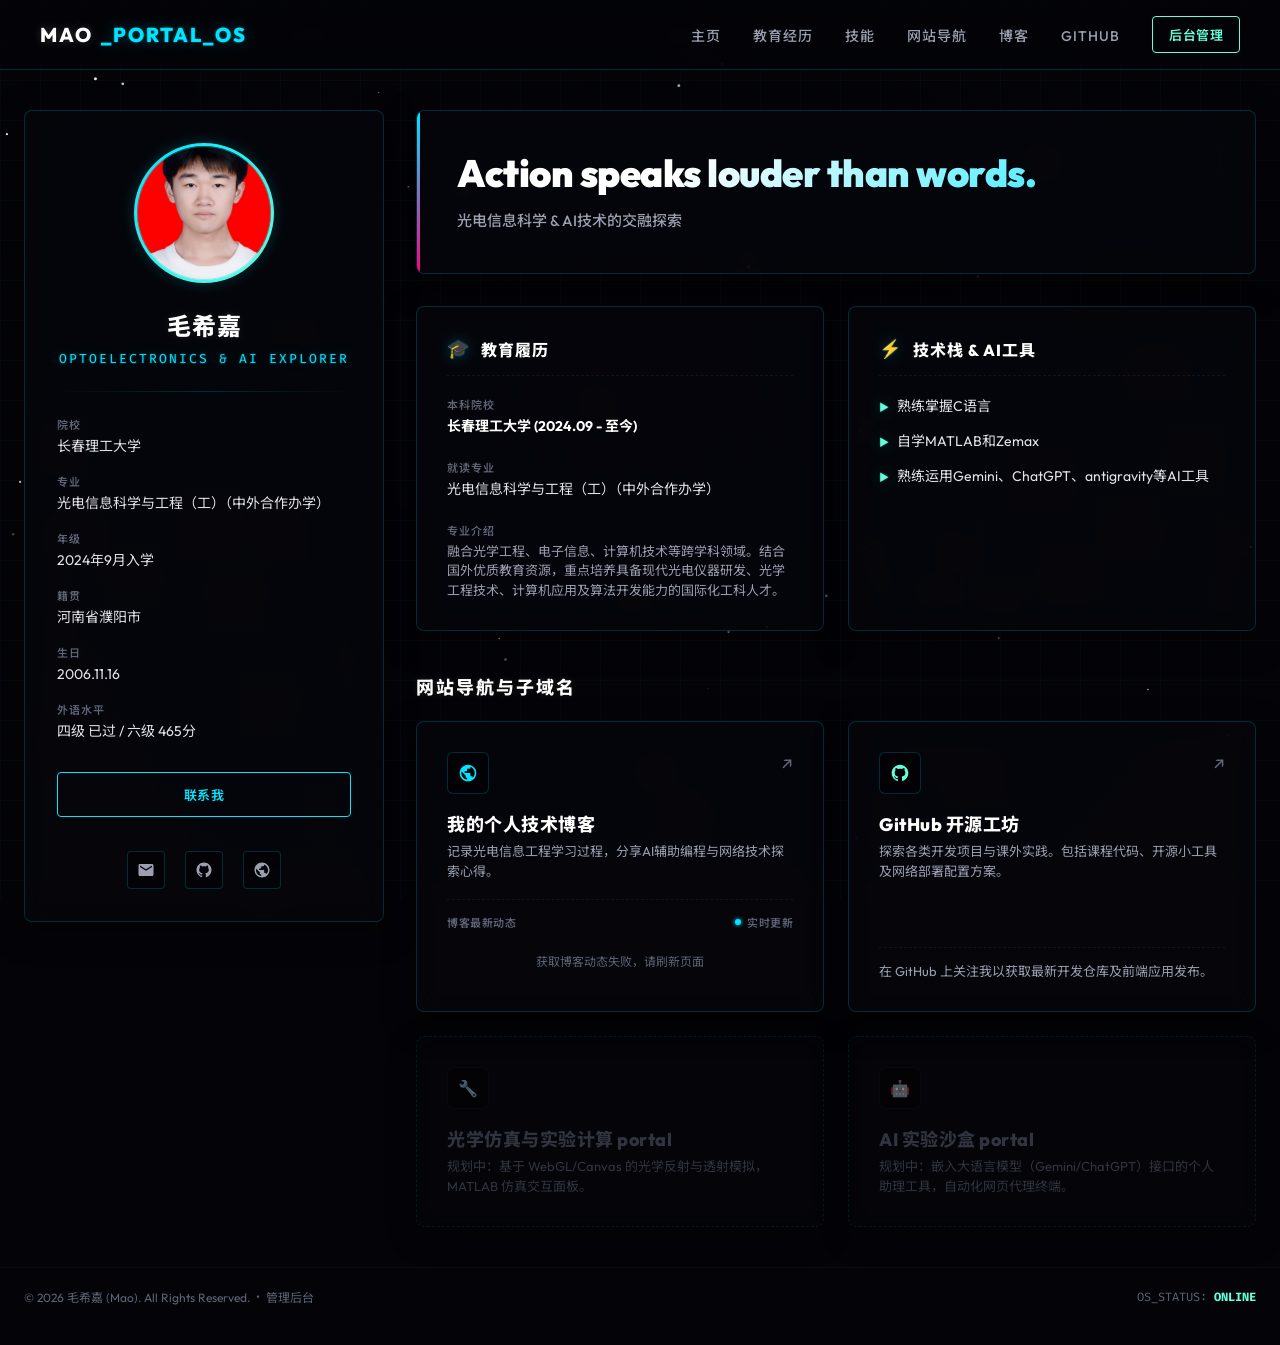
==== index.html @ 1d9e9542 "Initialize resume and navigation portal site" ====
<!DOCTYPE html>
<html lang="zh-CN">
<head>
    <meta charset="UTF-8">
    <meta name="viewport" content="width=device-width, initial-scale=1.0">
    <title>毛希嘉 - 个人简历 & 导航空间</title>
    <meta name="description" content="毛希嘉的个人简历与子域名导航页。长春理工大学光电信息科学与工程专业，熟练掌握C语言，自学MATLAB与Zemax，致力于光电与人工智能的跨界应用。">
    <!-- Google Fonts Outfit & Noto Sans SC -->
    <link rel="preconnect" href="https://fonts.googleapis.com">
    <link rel="preconnect" href="https://fonts.gstatic.com" crossorigin>
    <link href="https://fonts.googleapis.com/css2?family=Outfit:wght@300;400;600;800;900&family=Noto+Sans+SC:wght@300;400;700;900&family=Fira+Code:wght@400;500&display=swap" rel="stylesheet">
    <!-- Main Style Sheet -->
    <link rel="stylesheet" href="css/style.css">
</head>
<body>

    <!-- Background Components -->
    <div class="bg-image-layer" id="bg-image"></div>
    <div class="bg-overlay-layer"></div>
    <div class="bg-grid-layer"></div>
    <canvas id="star-canvas"></canvas>

    <!-- Top Navigation Header -->
    <header class="navbar">
        <div class="nav-brand">
            MAO<span>_PORTAL_OS</span>
        </div>
        <button class="menu-toggle" id="menu-toggle" aria-label="Toggle navigation menu">
            <span></span>
            <span></span>
            <span></span>
        </button>
        <nav class="nav-menu" id="nav-menu">
            <li class="nav-item"><a href="#" class="active">主页</a></li>
            <li class="nav-item"><a href="#education-section">教育经历</a></li>
            <li class="nav-item"><a href="#skills-section">技能</a></li>
            <li class="nav-item"><a href="#portal-section">网站导航</a></li>
            <li class="nav-item"><a id="nav-blog-link" href="https://blog.maoxijia.top" target="_blank">博客</a></li>
            <li class="nav-item"><a id="nav-github-link" href="https://github.com/mm2672653902-star" target="_blank">GitHub</a></li>
            <a href="admin/index.html" class="nav-btn-admin">后台管理</a>
        </nav>
    </header>

    <!-- Main Workspace -->
    <main class="main-wrapper">
        
        <!-- Left Sidebar: Profile Card -->
        <aside class="sidebar-card">
            <div class="avatar-container">
                <img src="img/avatar.jpg" alt="毛希嘉" class="avatar-img" id="avatar-img-node">
                <div class="avatar-glitch-overlay"></div>
            </div>
            
            <h1 class="profile-name" id="name-display">毛希嘉</h1>
            <p class="profile-title" id="title-display">Optoelectronics & AI Explorer</p>
            
            <div class="profile-divider"></div>
            
            <div class="info-details">
                <div class="info-item">
                    <span class="info-label">院校</span>
                    <span class="info-val" id="university-display">长春理工大学</span>
                </div>
                <div class="info-item">
                    <span class="info-label">专业</span>
                    <span class="info-val" id="major-display">光电信息科学与工程（工）</span>
                </div>
                <div class="info-item">
                    <span class="info-label">年级</span>
                    <span class="info-val" id="enrollment-display">2024级</span>
                </div>
                <div class="info-item">
                    <span class="info-label">籍贯</span>
                    <span class="info-val" id="origin-display">河南省濮阳市</span>
                </div>
                <div class="info-item">
                    <span class="info-label">生日</span>
                    <span class="info-val" id="birthday-display">2006.11.16</span>
                </div>
                <div class="info-item">
                    <span class="info-label">外语水平</span>
                    <span class="info-val" id="english-display">四级已过 / 六级 465</span>
                </div>
            </div>
            
            <a href="mailto:mm2672653902@gmail.com" class="nav-btn-admin" style="width: 100%; text-align: center; border-color: var(--neon-cyan); color: var(--neon-cyan); margin-bottom: 24px; padding: 12px;" id="contact-btn-display">
                联系我
            </a>
            
            <div class="sidebar-socials">
                <a href="mailto:mm2672653902@gmail.com" class="social-icon" id="social-email" title="发送邮件">
                    <svg viewBox="0 0 24 24"><path d="M20 4H4c-1.1 0-1.99.9-1.99 2L2 18c0 1.1.9 2 2 2h16c1.1 0 2-.9 2-2V6c0-1.1-.9-2-2-2zm0 4l-8 5-8-5V6l8 5 8-5v2z"/></svg>
                </a>
                <a href="https://github.com/mm2672653902-star" class="social-icon" id="social-github" target="_blank" title="GitHub">
                    <svg viewBox="0 0 24 24"><path d="M12 2C6.477 2 2 6.484 2 12.017c0 4.425 2.865 8.18 6.839 9.504.5.092.682-.217.682-.483 0-.237-.008-.868-.013-1.703-2.782.605-3.369-1.343-3.369-1.343-.454-1.158-1.11-1.466-1.11-1.466-.908-.62.069-.608.069-.608 1.003.07 1.53 1.032 1.53 1.032.892 1.53 2.341 1.088 2.91.832.092-.647.35-1.088.636-1.338-2.22-.253-4.555-1.113-4.555-4.951 0-1.093.39-1.988 1.029-2.688-.103-.253-.446-1.272.098-2.65 0 0 .84-.27 2.75 1.026A9.564 9.564 0 0112 6.844c.85.004 1.705.115 2.504.337 1.909-1.296 2.747-1.027 2.747-1.027.546 1.379.202 2.398.1 2.651.64.7 1.028 1.595 1.028 2.688 0 3.848-2.339 4.695-4.566 4.943.359.309.678.92.678 1.855 0 1.338-.012 2.419-.012 2.747 0 .268.18.58.688.482C19.138 20.197 22 16.44 22 12.017 22 6.484 17.522 2 12 2z"/></svg>
                </a>
                <a href="https://blog.maoxijia.top" class="social-icon" id="social-blog" target="_blank" title="技术博客">
                    <svg viewBox="0 0 24 24"><path d="M12 2C6.48 2 2 6.48 2 12s4.48 10 10 10 10-4.48 10-10S17.52 2 12 2zm-1 17.93c-3.95-.49-7-3.85-7-7.93 0-.62.08-1.21.21-1.79L9 15v1c0 1.1.9 2 2 2v1.93zm6.9-2.54c-.26-.81-1-1.39-1.9-1.39h-1v-3c0-.55-.45-1-1-1H8v-2h2c.55 0 1-.45 1-1V7h2c1.1 0 2-.9 2-2v-.41c2.93 1.19 5 4.06 5 7.41 0 2.08-.8 3.97-2.1 5.39z"/></svg>
                </a>
            </div>
        </aside>

        <!-- Right Content Area -->
        <div class="content-column">
            
            <!-- Hero Slogan -->
            <section class="hero-section">
                <div class="hero-slogan" id="hero-slogan-display">Action speaks louder than words.</div>
                <div class="hero-subslogan" id="hero-subslogan-display">光电信息科学 & AI技术的交融探索</div>
            </section>
            
            <!-- Tech Details Panels -->
            <div class="grid-two-columns" id="education-section">
                <!-- Education Background Panel -->
                <div class="tech-panel">
                    <div class="panel-header">
                        <span class="panel-icon">🎓</span>
                        <h2 class="panel-title">教育履历</h2>
                    </div>
                    <div class="skills-list">
                        <div class="info-item">
                            <span class="info-label">本科院校</span>
                            <span class="info-val" style="font-weight: 700; color: var(--text-white);">长春理工大学 (2024.09 - 至今)</span>
                        </div>
                        <div class="info-item" style="margin-top: 8px;">
                            <span class="info-label">就读专业</span>
                            <span class="info-val">光电信息科学与工程（工）（中外合作办学）</span>
                        </div>
                        <div class="info-item" style="margin-top: 8px;">
                            <span class="info-label">专业介绍</span>
                            <span class="info-val" style="font-size: 13px; color: var(--text-gray);">
                                融合光学工程、电子信息、计算机技术等跨学科领域。结合国外优质教育资源，重点培养具备现代光电仪器研发、光学工程技术、计算机应用及算法开发能力的国际化工科人才。
                            </span>
                        </div>
                    </div>
                </div>
                
                <!-- Skills Panel -->
                <div class="tech-panel" id="skills-section">
                    <div class="panel-header">
                        <span class="panel-icon">⚡</span>
                        <h2 class="panel-title">技术栈 & AI工具</h2>
                    </div>
                    <div class="skills-list" id="skills-list-container">
                        <!-- Will be dynamically populated from info.json -->
                        <div class="skill-tag-item">熟练掌握C语言</div>
                        <div class="skill-tag-item">自学MATLAB和Zemax</div>
                        <div class="skill-tag-item">熟练运用Gemini、ChatGPT、antigravity等AI工具</div>
                    </div>
                </div>
            </div>

            <!-- Portal Grid Section -->
            <h2 class="profile-name" style="font-size: 18px; letter-spacing: 2px; margin: 10px 0 -10px 0; text-transform: uppercase; color: var(--text-white);" id="portal-section">网站导航与子域名</h2>
            
            <section class="portal-grid">
                <!-- Blog Widget -->
                <a href="https://blog.maoxijia.top" target="_blank" class="portal-card" id="portal-blog-card">
                    <div>
                        <div class="card-top">
                            <div class="portal-icon">
                                <svg viewBox="0 0 24 24"><path d="M12 2C6.48 2 2 6.48 2 12s4.48 10 10 10 10-4.48 10-10S17.52 2 12 2zm-1 17.93c-3.95-.49-7-3.85-7-7.93 0-.62.08-1.21.21-1.79L9 15v1c0 1.1.9 2 2 2v1.93zm6.9-2.54c-.26-.81-1-1.39-1.9-1.39h-1v-3c0-.55-.45-1-1-1H8v-2h2c.55 0 1-.45 1-1V7h2c1.1 0 2-.9 2-2v-.41c2.93 1.19 5 4.06 5 7.41 0 2.08-.8 3.97-2.1 5.39z"/></svg>
                            </div>
                            <div class="arrow-icon">↗</div>
                        </div>
                        <h3 class="card-title">我的个人技术博客</h3>
                        <p class="card-desc">记录光电信息工程学习过程，分享AI辅助编程与网络技术探索心得。</p>
                    </div>
                    
                    <!-- Dynamic updates area -->
                    <div class="blog-feed-container">
                        <div class="feed-header">
                            <span>博客最新动态</span>
                            <div class="feed-indicator">
                                <span class="feed-dot"></span>
                                <span>实时更新</span>
                            </div>
                        </div>
                        <div class="feed-list" id="blog-feed-list">
                            <div class="feed-loading">
                                <span class="feed-dot" style="animation-duration: 0.8s;"></span>
                                正在获取文章目录...
                            </div>
                        </div>
                    </div>
                </a>
                
                <!-- GitHub Card -->
                <a href="https://github.com/mm2672653902-star" target="_blank" class="portal-card github" id="portal-github-card">
                    <div>
                        <div class="card-top">
                            <div class="portal-icon">
                                <svg viewBox="0 0 24 24"><path d="M12 2C6.477 2 2 6.484 2 12.017c0 4.425 2.865 8.18 6.839 9.504.5.092.682-.217.682-.483 0-.237-.008-.868-.013-1.703-2.782.605-3.369-1.343-3.369-1.343-.454-1.158-1.11-1.466-1.11-1.466-.908-.62.069-.608.069-.608 1.003.07 1.53 1.032 1.53 1.032.892 1.53 2.341 1.088 2.91.832.092-.647.35-1.088.636-1.338-2.22-.253-4.555-1.113-4.555-4.951 0-1.093.39-1.988 1.029-2.688-.103-.253-.446-1.272.098-2.65 0 0 .84-.27 2.75 1.026A9.564 9.564 0 0112 6.844c.85.004 1.705.115 2.504.337 1.909-1.296 2.747-1.027 2.747-1.027.546 1.379.202 2.398.1 2.651.64.7 1.028 1.595 1.028 2.688 0 3.848-2.339 4.695-4.566 4.943.359.309.678.92.678 1.855 0 1.338-.012 2.419-.012 2.747 0 .268.18.58.688.482C19.138 20.197 22 16.44 22 12.017 22 6.484 17.522 2 12 2z"/></svg>
                            </div>
                            <div class="arrow-icon">↗</div>
                        </div>
                        <h3 class="card-title">GitHub 开源工坊</h3>
                        <p class="card-desc">探索各类开发项目与课外实践。包括课程代码、开源小工具及网络部署配置方案。</p>
                    </div>
                    
                    <div style="margin-top: 18px; border-top: 1px dashed rgba(255,255,255,0.06); padding-top: 14px; font-size: 13px; color: var(--text-gray); line-height: 1.5;">
                        在 GitHub 上关注我以获取最新开发仓库及前端应用发布。
                    </div>
                </a>

                <!-- Placeholder card 1 -->
                <div class="portal-card" style="opacity: 0.5; border-style: dashed; cursor: not-allowed; min-height: 190px;">
                    <div>
                        <div class="card-top">
                            <div class="portal-icon" style="color: var(--text-muted); border-color: rgba(255,255,255,0.05);">
                                🔧
                            </div>
                        </div>
                        <h3 class="card-title" style="color: var(--text-muted);">光学仿真与实验计算 portal</h3>
                        <p class="card-desc" style="color: var(--text-muted);">规划中：基于 WebGL/Canvas 的光学反射与透射模拟，MATLAB 仿真交互面板。</p>
                    </div>
                </div>

                <!-- Placeholder card 2 -->
                <div class="portal-card" style="opacity: 0.5; border-style: dashed; cursor: not-allowed; min-height: 190px;">
                    <div>
                        <div class="card-top">
                            <div class="portal-icon" style="color: var(--text-muted); border-color: rgba(255,255,255,0.05);">
                                🤖
                            </div>
                        </div>
                        <h3 class="card-title" style="color: var(--text-muted);">AI 实验沙盒 portal</h3>
                        <p class="card-desc" style="color: var(--text-muted);">规划中：嵌入大语言模型（Gemini/ChatGPT）接口的个人助理工具，自动化网页代理终端。</p>
                    </div>
                </div>
            </section>

        </div>
    </main>

    <!-- Footer -->
    <footer class="footer">
        <div class="footer-left">
            <span>&copy; 2026 毛希嘉 (Mao). All Rights Reserved.</span>
            <span>&bull;</span>
            <a href="admin/index.html">管理后台</a>
        </div>
        <div class="footer-right">
            <span>OS_STATUS: <b style="color: var(--neon-green)">ONLINE</b></span>
        </div>
    </footer>

    <!-- Main JavaScript -->
    <script src="js/main.js"></script>
</body>
</html>
---- css/style.css ----
/* Style variables and design system */
:root {
    --bg-cyber: #040408;
    --bg-glass: rgba(6, 6, 12, 0.72);
    --bg-glass-hover: rgba(10, 10, 20, 0.82);
    --border-cyber: rgba(0, 229, 255, 0.18);
    --border-cyber-hover: rgba(0, 229, 255, 0.5);
    --border-green: rgba(100, 255, 218, 0.2);
    --border-green-hover: rgba(100, 255, 218, 0.6);
    --neon-cyan: #00e5ff;
    --neon-green: #64ffda;
    --neon-magenta: #ff007f;
    --neon-purple: #bd00ff;
    --text-white: #ffffff;
    --text-silver: #e2e2e9;
    --text-gray: #9ba0b0;
    --text-muted: #5e6475;
    --font-main: 'Outfit', 'Noto Sans SC', sans-serif;
    --font-mono: 'Fira Code', monospace;
    --glow-cyan: 0 0 15px rgba(0, 229, 255, 0.3), 0 0 2px rgba(0, 229, 255, 0.5);
    --glow-green: 0 0 15px rgba(100, 255, 218, 0.3), 0 0 2px rgba(100, 255, 218, 0.5);
}

/* Reset and Core Page Settings */
* {
    box-sizing: border-box;
    margin: 0;
    padding: 0;
}

body {
    background-color: var(--bg-cyber);
    color: var(--text-white);
    font-family: var(--font-main);
    min-height: 100vh;
    overflow-x: hidden;
    position: relative;
}

/* Scrollbar styling */
::-webkit-scrollbar {
    width: 6px;
    height: 6px;
}
::-webkit-scrollbar-track {
    background: rgba(0,0,0,0.8);
}
::-webkit-scrollbar-thumb {
    background: rgba(0, 229, 255, 0.2);
    border-radius: 3px;
}
::-webkit-scrollbar-thumb:hover {
    background: var(--neon-cyan);
    box-shadow: var(--glow-cyan);
}

/* Background Layers */
.bg-image-layer {
    position: fixed;
    top: 0;
    left: 0;
    width: 100%;
    height: 100%;
    background-size: cover;
    background-position: center;
    filter: brightness(0.4) contrast(1.05);
    z-index: -3;
    transition: opacity 1.5s ease-in-out;
    opacity: 0;
}

.bg-overlay-layer {
    position: fixed;
    top: 0;
    left: 0;
    width: 100%;
    height: 100%;
    background: radial-gradient(circle at center, rgba(4, 4, 10, 0.35) 0%, rgba(4, 4, 8, 0.88) 100%),
                linear-gradient(to bottom, rgba(4, 4, 8, 0.5) 0%, rgba(4, 4, 8, 0.95) 100%);
    z-index: -2;
}

.bg-grid-layer {
    position: fixed;
    top: 0;
    left: 0;
    width: 100%;
    height: 100%;
    background-image: linear-gradient(rgba(0, 229, 255, 0.03) 1px, transparent 1px),
                      linear-gradient(90deg, rgba(0, 229, 255, 0.03) 1px, transparent 1px);
    background-size: 40px 40px;
    z-index: -1;
    pointer-events: none;
}

/* Starry Canvas */
#star-canvas {
    position: fixed;
    top: 0;
    left: 0;
    width: 100%;
    height: 100%;
    z-index: -2;
    pointer-events: none;
}

/* Top Navigation Bar */
.navbar {
    position: fixed;
    top: 0;
    left: 0;
    width: 100%;
    height: 70px;
    background: rgba(4, 4, 8, 0.65);
    backdrop-filter: blur(16px);
    -webkit-backdrop-filter: blur(16px);
    border-bottom: 1px solid var(--border-cyber);
    display: flex;
    justify-content: space-between;
    align-items: center;
    padding: 0 40px;
    z-index: 100;
}

.nav-brand {
    font-size: 20px;
    font-weight: 800;
    letter-spacing: 2px;
    color: var(--text-white);
    display: flex;
    align-items: center;
    gap: 8px;
    text-shadow: 0 0 10px rgba(255, 255, 255, 0.2);
}

.nav-brand span {
    color: var(--neon-cyan);
    text-shadow: var(--glow-cyan);
}

.nav-menu {
    display: flex;
    align-items: center;
    gap: 32px;
    list-style: none;
}

.nav-item a {
    color: var(--text-gray);
    text-decoration: none;
    font-size: 14px;
    font-weight: 500;
    letter-spacing: 1px;
    text-transform: uppercase;
    transition: all 0.3s ease;
    position: relative;
    padding: 6px 0;
}

.nav-item a:hover {
    color: var(--neon-cyan);
    text-shadow: var(--glow-cyan);
}

.nav-item a::after {
    content: '';
    position: absolute;
    bottom: 0;
    left: 0;
    width: 0;
    height: 1px;
    background-color: var(--neon-cyan);
    box-shadow: var(--glow-cyan);
    transition: width 0.3s ease;
}

.nav-item a:hover::after {
    width: 100%;
}

.nav-btn-admin {
    padding: 8px 16px;
    background: transparent;
    border: 1px solid var(--neon-green);
    color: var(--neon-green);
    border-radius: 4px;
    cursor: pointer;
    font-weight: 600;
    font-size: 13px;
    letter-spacing: 0.5px;
    transition: all 0.3s ease;
    text-decoration: none;
}

.nav-btn-admin:hover {
    background: rgba(100, 255, 218, 0.08);
    box-shadow: var(--glow-green);
    transform: translateY(-1px);
    text-shadow: 0 0 4px rgba(100, 255, 218, 0.5);
}

/* Mobile Menu Toggle Button */
.menu-toggle {
    display: none;
    flex-direction: column;
    gap: 6px;
    background: none;
    border: none;
    cursor: pointer;
    z-index: 110;
}

.menu-toggle span {
    width: 24px;
    height: 2px;
    background-color: var(--text-white);
    transition: all 0.3s ease;
}

/* Glassmorphic Container Layout */
.main-wrapper {
    max-width: 1300px;
    margin: 110px auto 40px;
    padding: 0 24px;
    display: grid;
    grid-template-columns: 360px 1fr;
    gap: 32px;
    align-items: start;
}

/* Left Sidebar Card */
.sidebar-card {
    background: var(--bg-glass);
    backdrop-filter: blur(12px);
    -webkit-backdrop-filter: blur(12px);
    border: 1px solid var(--border-cyber);
    border-radius: 8px;
    padding: 32px;
    display: flex;
    flex-direction: column;
    align-items: center;
    position: sticky;
    top: 102px;
    box-shadow: 0 10px 30px rgba(0,0,0,0.5);
    transition: border-color 0.3s ease;
}

.sidebar-card:hover {
    border-color: var(--border-cyber-hover);
}

.avatar-container {
    position: relative;
    width: 140px;
    height: 140px;
    border-radius: 50%;
    margin-bottom: 24px;
    padding: 3px;
    background: linear-gradient(135deg, var(--neon-cyan), var(--neon-green));
    box-shadow: 0 0 15px rgba(0, 229, 255, 0.2);
}

.avatar-img {
    width: 100%;
    height: 100%;
    border-radius: 50%;
    object-fit: cover;
    background-color: #12121c;
}

.avatar-glitch-overlay {
    position: absolute;
    top: 3px;
    left: 3px;
    width: calc(100% - 6px);
    height: calc(100% - 6px);
    border-radius: 50%;
    border: 1px solid rgba(0, 229, 255, 0.4);
    pointer-events: none;
    animation: ripple 2s infinite ease-out;
}

@keyframes ripple {
    0% { transform: scale(1); opacity: 0.8; }
    100% { transform: scale(1.15); opacity: 0; }
}

.profile-name {
    font-size: 24px;
    font-weight: 800;
    letter-spacing: 1px;
    margin-bottom: 8px;
    color: var(--text-white);
    text-shadow: 0 0 8px rgba(255,255,255,0.1);
}

.profile-title {
    font-size: 13px;
    color: var(--neon-cyan);
    font-family: var(--font-mono);
    text-transform: uppercase;
    letter-spacing: 2px;
    margin-bottom: 24px;
    text-shadow: var(--glow-cyan);
}

.profile-divider {
    width: 100%;
    height: 1px;
    background: linear-gradient(90deg, transparent, var(--border-cyber), transparent);
    margin-bottom: 24px;
}

.info-details {
    width: 100%;
    display: flex;
    flex-direction: column;
    gap: 16px;
    margin-bottom: 30px;
}

.info-item {
    display: flex;
    flex-direction: column;
    gap: 4px;
}

.info-label {
    font-size: 11px;
    color: var(--text-muted);
    text-transform: uppercase;
    letter-spacing: 1px;
    font-weight: 600;
}

.info-val {
    font-size: 14px;
    color: var(--text-silver);
    line-height: 1.5;
}

.sidebar-socials {
    display: flex;
    gap: 20px;
    margin-top: 10px;
}

.social-icon {
    display: flex;
    align-items: center;
    justify-content: center;
    width: 38px;
    height: 38px;
    border-radius: 4px;
    border: 1px solid var(--border-cyber);
    background: rgba(0,0,0,0.2);
    color: var(--text-gray);
    transition: all 0.3s ease;
}

.social-icon:hover {
    color: var(--neon-cyan);
    border-color: var(--neon-cyan);
    box-shadow: var(--glow-cyan);
    transform: translateY(-2px);
}

.social-icon svg {
    width: 18px;
    height: 18px;
    fill: currentColor;
}

/* Right Content Column */
.content-column {
    display: flex;
    flex-direction: column;
    gap: 32px;
}

/* Hero Message Section */
.hero-section {
    background: var(--bg-glass);
    backdrop-filter: blur(12px);
    -webkit-backdrop-filter: blur(12px);
    border: 1px solid var(--border-cyber);
    border-radius: 8px;
    padding: 40px;
    box-shadow: 0 10px 30px rgba(0,0,0,0.5);
    position: relative;
    overflow: hidden;
}

.hero-section::before {
    content: '';
    position: absolute;
    top: 0;
    left: 0;
    width: 3px;
    height: 100%;
    background: linear-gradient(to bottom, var(--neon-cyan), var(--neon-magenta));
}

.hero-slogan {
    font-size: 38px;
    font-weight: 900;
    letter-spacing: -0.5px;
    line-height: 1.2;
    margin-bottom: 12px;
    background: linear-gradient(135deg, #ffffff 30%, var(--neon-cyan) 100%);
    -webkit-background-clip: text;
    -webkit-text-fill-color: transparent;
}

.hero-subslogan {
    font-size: 15px;
    color: var(--text-gray);
    font-weight: 500;
    line-height: 1.6;
}

/* Tech Info/Timeline Panels */
.grid-two-columns {
    display: grid;
    grid-template-columns: 1fr 1fr;
    gap: 24px;
}

.tech-panel {
    background: var(--bg-glass);
    backdrop-filter: blur(12px);
    -webkit-backdrop-filter: blur(12px);
    border: 1px solid var(--border-cyber);
    border-radius: 8px;
    padding: 30px;
    box-shadow: 0 10px 30px rgba(0,0,0,0.5);
}

.panel-header {
    display: flex;
    align-items: center;
    gap: 12px;
    margin-bottom: 20px;
    border-bottom: 1px dashed rgba(255,255,255,0.06);
    padding-bottom: 14px;
}

.panel-icon {
    font-size: 18px;
    color: var(--neon-cyan);
    text-shadow: var(--glow-cyan);
}

.panel-title {
    font-size: 16px;
    font-weight: 800;
    letter-spacing: 1px;
    text-transform: uppercase;
    color: var(--text-white);
}

.skills-list {
    display: flex;
    flex-direction: column;
    gap: 14px;
}

.skill-tag-item {
    font-size: 14px;
    color: var(--text-silver);
    line-height: 1.5;
    display: flex;
    align-items: flex-start;
    gap: 8px;
}

.skill-tag-item::before {
    content: '▶';
    font-size: 10px;
    color: var(--neon-green);
    margin-top: 4px;
    text-shadow: var(--glow-green);
}

/* Navigation Widget Cards */
.portal-grid {
    display: grid;
    grid-template-columns: 1fr 1fr;
    gap: 24px;
}

.portal-card {
    background: var(--bg-glass);
    backdrop-filter: blur(12px);
    -webkit-backdrop-filter: blur(12px);
    border: 1px solid var(--border-cyber);
    border-radius: 8px;
    padding: 30px;
    box-shadow: 0 10px 30px rgba(0,0,0,0.5);
    text-decoration: none;
    color: var(--text-white);
    display: flex;
    flex-direction: column;
    justify-content: space-between;
    transition: all 0.3s cubic-bezier(0.25, 0.8, 0.25, 1);
    position: relative;
    overflow: hidden;
}

.portal-card::after {
    content: '';
    position: absolute;
    bottom: 0;
    left: 0;
    width: 0;
    height: 2px;
    background: var(--neon-cyan);
    box-shadow: var(--glow-cyan);
    transition: width 0.3s ease;
}

.portal-card:hover {
    border-color: var(--neon-cyan);
    box-shadow: var(--glow-cyan);
    transform: translateY(-3px);
    background: var(--bg-glass-hover);
}

.portal-card:hover::after {
    width: 100%;
}

.portal-card.github:hover {
    border-color: var(--neon-green);
    box-shadow: var(--glow-green);
}

.portal-card.github::after {
    background: var(--neon-green);
    box-shadow: var(--glow-green);
}

.card-top {
    display: flex;
    justify-content: space-between;
    align-items: flex-start;
    margin-bottom: 16px;
}

.portal-icon {
    width: 42px;
    height: 42px;
    border-radius: 6px;
    border: 1px solid var(--border-cyber);
    background: rgba(0,0,0,0.3);
    display: flex;
    align-items: center;
    justify-content: center;
    color: var(--neon-cyan);
    transition: all 0.3s ease;
}

.portal-card:hover .portal-icon {
    border-color: currentColor;
    background: rgba(0, 229, 255, 0.05);
    box-shadow: inset 0 0 8px rgba(0, 229, 255, 0.15);
}

.portal-card.github .portal-icon {
    color: var(--neon-green);
}

.portal-card.github:hover .portal-icon {
    background: rgba(100, 255, 218, 0.05);
    box-shadow: inset 0 0 8px rgba(100, 255, 218, 0.15);
}

.portal-icon svg {
    width: 20px;
    height: 20px;
    fill: currentColor;
}

.arrow-icon {
    color: var(--text-muted);
    font-size: 18px;
    transition: all 0.3s ease;
}

.portal-card:hover .arrow-icon {
    color: var(--neon-cyan);
    transform: translate(3px, -3px);
}

.portal-card.github:hover .arrow-icon {
    color: var(--neon-green);
}

.card-title {
    font-size: 18px;
    font-weight: 800;
    margin-bottom: 6px;
    letter-spacing: 0.5px;
}

.card-desc {
    font-size: 13px;
    color: var(--text-gray);
    line-height: 1.5;
}

/* Dynamic Blog Feed inside Card */
.blog-feed-container {
    margin-top: 18px;
    border-top: 1px dashed rgba(255,255,255,0.06);
    padding-top: 14px;
    display: flex;
    flex-direction: column;
    gap: 10px;
}

.feed-header {
    display: flex;
    justify-content: space-between;
    align-items: center;
    font-size: 11px;
    color: var(--text-muted);
    font-weight: 600;
    letter-spacing: 0.5px;
    text-transform: uppercase;
}

.feed-indicator {
    display: flex;
    align-items: center;
    gap: 6px;
}

.feed-dot {
    width: 6px;
    height: 6px;
    border-radius: 50%;
    background-color: var(--neon-cyan);
    box-shadow: 0 0 4px var(--neon-cyan);
    animation: beacon 1.5s infinite;
}

@keyframes beacon {
    0% { opacity: 0.4; }
    50% { opacity: 1; }
    100% { opacity: 0.4; }
}

.feed-list {
    display: flex;
    flex-direction: column;
    gap: 8px;
}

.feed-item {
    display: flex;
    justify-content: space-between;
    align-items: center;
    padding: 6px 10px;
    background: rgba(0,0,0,0.2);
    border: 1px solid rgba(255,255,255,0.02);
    border-radius: 4px;
    font-size: 12.5px;
    text-decoration: none;
    color: var(--text-silver);
    transition: all 0.2s ease;
}

.feed-item:hover {
    background: rgba(0, 229, 255, 0.05);
    border-color: rgba(0, 229, 255, 0.15);
    color: var(--neon-cyan);
    padding-left: 12px;
}

.feed-item-title {
    overflow: hidden;
    text-overflow: ellipsis;
    white-space: nowrap;
    max-width: 70%;
}

.feed-item-date {
    font-family: var(--font-mono);
    font-size: 11px;
    color: var(--text-muted);
}

.feed-loading {
    display: flex;
    align-items: center;
    justify-content: center;
    gap: 8px;
    padding: 16px 0;
    font-size: 12px;
    color: var(--text-muted);
}

.feed-error {
    text-align: center;
    padding: 12px 0;
    font-size: 12px;
    color: var(--text-muted);
}

/* Footer Section */
.footer {
    max-width: 1300px;
    margin: 40px auto 20px;
    padding: 20px 24px;
    border-top: 1px solid rgba(255,255,255,0.04);
    display: flex;
    justify-content: space-between;
    align-items: center;
    color: var(--text-muted);
    font-size: 12px;
    flex-wrap: wrap;
    gap: 12px;
}

.footer-left {
    display: flex;
    align-items: center;
    gap: 6px;
}

.footer-left a {
    color: var(--text-muted);
    text-decoration: none;
    transition: color 0.2s ease;
}

.footer-left a:hover {
    color: var(--neon-cyan);
}

.footer-right {
    font-family: var(--font-mono);
}

/* Responsive Rules */
@media (max-width: 1024px) {
    .main-wrapper {
        grid-template-columns: 1fr;
        margin-top: 90px;
    }
    
    .sidebar-card {
        position: relative;
        top: 0;
        width: 100%;
    }
}

@media (max-width: 768px) {
    .navbar {
        padding: 0 20px;
    }
    
    .menu-toggle {
        display: flex;
    }
    
    .nav-menu {
        position: fixed;
        top: 70px;
        left: -100%;
        width: 100%;
        height: calc(100vh - 70px);
        background: rgba(4, 4, 8, 0.96);
        backdrop-filter: blur(20px);
        flex-direction: column;
        justify-content: center;
        gap: 40px;
        transition: left 0.4s cubic-bezier(0.165, 0.84, 0.44, 1);
        z-index: 99;
    }
    
    .nav-menu.active {
        left: 0;
    }
    
    .nav-item a {
        font-size: 18px;
    }
    
    .grid-two-columns, .portal-grid {
        grid-template-columns: 1fr;
    }
    
    .hero-slogan {
        font-size: 28px;
    }
    
    .footer {
        flex-direction: column;
        text-align: center;
    }
}
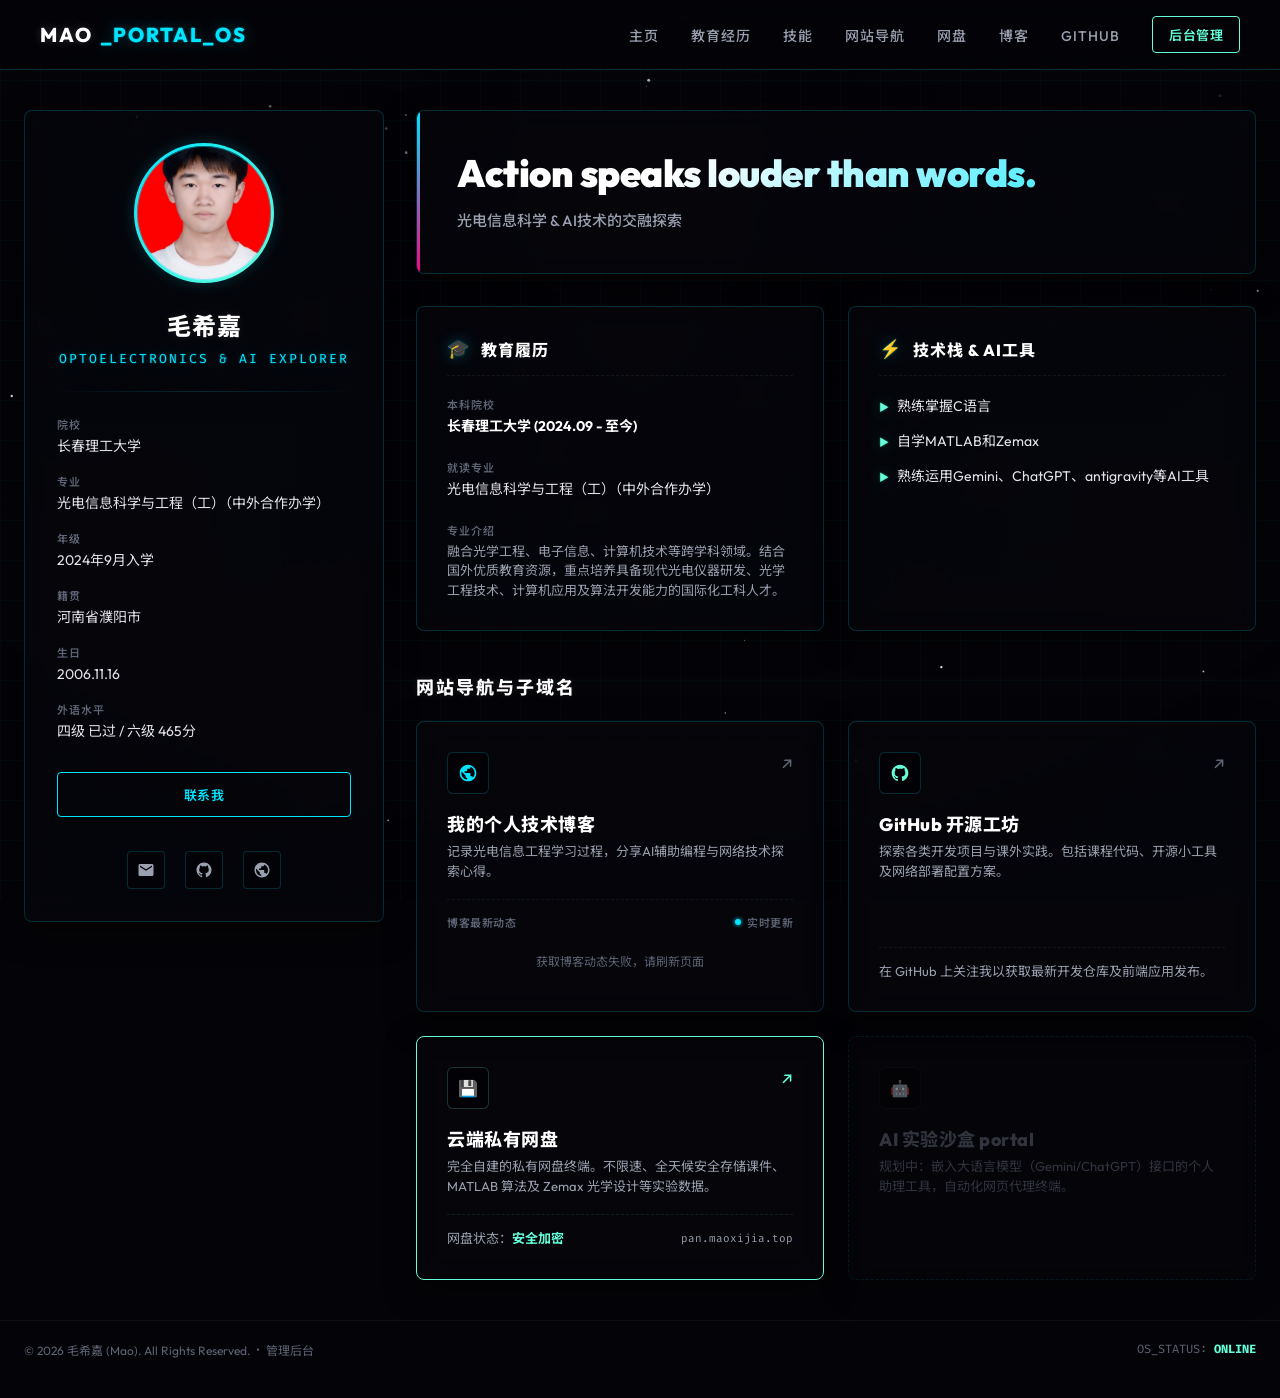
==== commit aa60f87d: "feat: add netdisk link to navbar and portal card" ====
--- a/index.html
+++ b/index.html
@@ -35,6 +35,7 @@
             <li class="nav-item"><a href="#education-section">教育经历</a></li>
             <li class="nav-item"><a href="#skills-section">技能</a></li>
             <li class="nav-item"><a href="#portal-section">网站导航</a></li>
+            <li class="nav-item"><a id="nav-pan-link" href="https://pan.maoxijia.top" target="_blank">网盘</a></li>
             <li class="nav-item"><a id="nav-blog-link" href="https://blog.maoxijia.top" target="_blank">博客</a></li>
             <li class="nav-item"><a id="nav-github-link" href="https://github.com/mm2672653902-star" target="_blank">GitHub</a></li>
             <a href="admin/index.html" class="nav-btn-admin">后台管理</a>
@@ -203,18 +204,24 @@
                     </div>
                 </a>
 
-                <!-- Placeholder card 1 -->
-                <div class="portal-card" style="opacity: 0.5; border-style: dashed; cursor: not-allowed; min-height: 190px;">
-                    <div>
-                        <div class="card-top">
-                            <div class="portal-icon" style="color: var(--text-muted); border-color: rgba(255,255,255,0.05);">
-                                🔧
-                            </div>
-                        </div>
-                        <h3 class="card-title" style="color: var(--text-muted);">光学仿真与实验计算 portal</h3>
-                        <p class="card-desc" style="color: var(--text-muted);">规划中：基于 WebGL/Canvas 的光学反射与透射模拟，MATLAB 仿真交互面板。</p>
-                    </div>
-                </div>
+                <!-- Private Netdisk Card -->
+                <a href="https://pan.maoxijia.top" target="_blank" class="portal-card" id="portal-pan-card" style="border-color: var(--neon-green);">
+                    <div>
+                        <div class="card-top">
+                            <div class="portal-icon" style="color: var(--neon-green); border-color: rgba(100, 255, 218, 0.2);">
+                                💾
+                            </div>
+                            <div class="arrow-icon" style="color: var(--neon-green);">↗</div>
+                        </div>
+                        <h3 class="card-title">云端私有网盘</h3>
+                        <p class="card-desc">完全自建的私有网盘终端。不限速、全天候安全存储课件、MATLAB 算法及 Zemax 光学设计等实验数据。</p>
+                    </div>
+                    
+                    <div style="margin-top: 18px; border-top: 1px dashed rgba(100, 255, 218, 0.1); padding-top: 14px; font-size: 13px; color: var(--text-gray); line-height: 1.5; display: flex; justify-content: space-between; align-items: center;">
+                        <span>网盘状态：<b style="color: var(--neon-green)">安全加密</b></span>
+                        <span style="font-family: var(--font-mono); font-size: 11px;">pan.maoxijia.top</span>
+                    </div>
+                </a>
 
                 <!-- Placeholder card 2 -->
                 <div class="portal-card" style="opacity: 0.5; border-style: dashed; cursor: not-allowed; min-height: 190px;">
--- a/css/style.css
+++ b/css/style.css
@@ -63,7 +63,7 @@
     height: 100%;
     background-size: cover;
     background-position: center;
-    filter: brightness(0.4) contrast(1.05);
+    filter: brightness(0.85) contrast(1.05);
     z-index: -3;
     transition: opacity 1.5s ease-in-out;
     opacity: 0;
@@ -75,8 +75,8 @@
     left: 0;
     width: 100%;
     height: 100%;
-    background: radial-gradient(circle at center, rgba(4, 4, 10, 0.35) 0%, rgba(4, 4, 8, 0.88) 100%),
-                linear-gradient(to bottom, rgba(4, 4, 8, 0.5) 0%, rgba(4, 4, 8, 0.95) 100%);
+    background: radial-gradient(circle at center, rgba(4, 4, 10, 0.15) 0%, rgba(4, 4, 8, 0.55) 100%),
+                linear-gradient(to bottom, rgba(4, 4, 8, 0.2) 0%, rgba(4, 4, 8, 0.65) 100%);
     z-index: -2;
 }
 
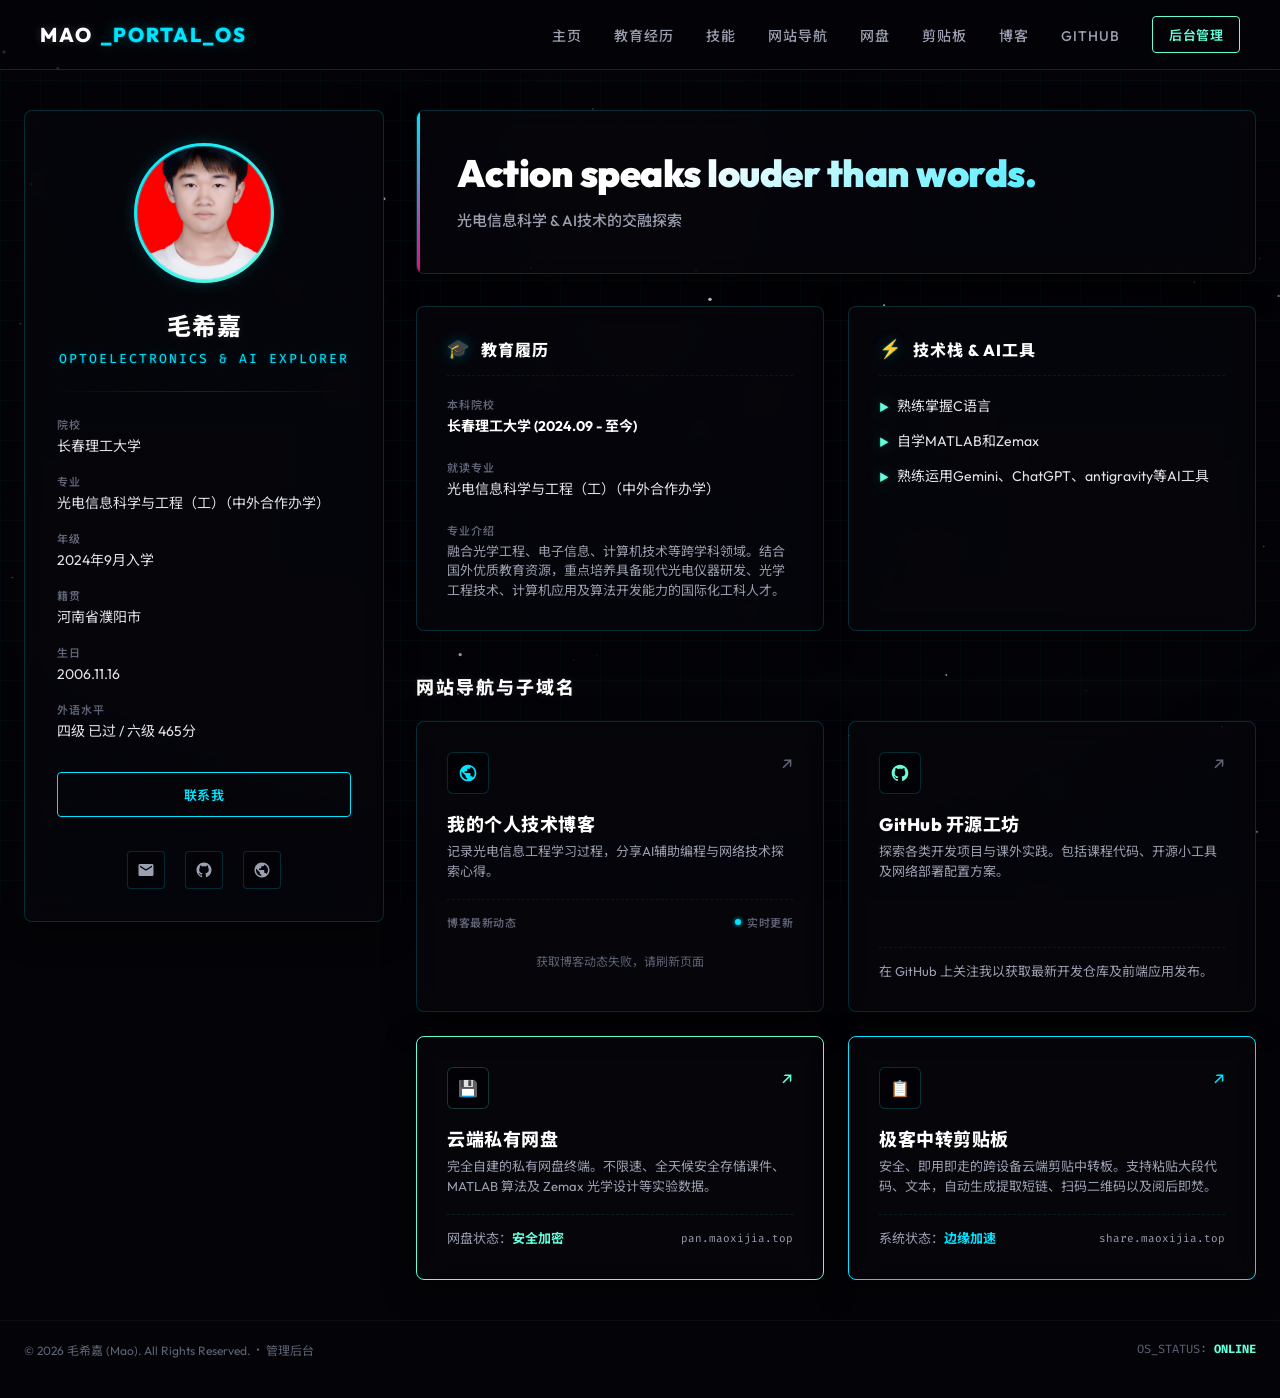
==== commit f4e88414: "feat: 在导航页中加入极客云端剪贴贴导航和卡片链接" ====
--- a/index.html
+++ b/index.html
@@ -36,6 +36,7 @@
             <li class="nav-item"><a href="#skills-section">技能</a></li>
             <li class="nav-item"><a href="#portal-section">网站导航</a></li>
             <li class="nav-item"><a id="nav-pan-link" href="https://pan.maoxijia.top" target="_blank">网盘</a></li>
+            <li class="nav-item"><a id="nav-share-link" href="https://share.maoxijia.top" target="_blank">剪贴板</a></li>
             <li class="nav-item"><a id="nav-blog-link" href="https://blog.maoxijia.top" target="_blank">博客</a></li>
             <li class="nav-item"><a id="nav-github-link" href="https://github.com/mm2672653902-star" target="_blank">GitHub</a></li>
             <a href="admin/index.html" class="nav-btn-admin">后台管理</a>
@@ -223,18 +224,24 @@
                     </div>
                 </a>
 
-                <!-- Placeholder card 2 -->
-                <div class="portal-card" style="opacity: 0.5; border-style: dashed; cursor: not-allowed; min-height: 190px;">
-                    <div>
-                        <div class="card-top">
-                            <div class="portal-icon" style="color: var(--text-muted); border-color: rgba(255,255,255,0.05);">
-                                🤖
-                            </div>
-                        </div>
-                        <h3 class="card-title" style="color: var(--text-muted);">AI 实验沙盒 portal</h3>
-                        <p class="card-desc" style="color: var(--text-muted);">规划中：嵌入大语言模型（Gemini/ChatGPT）接口的个人助理工具，自动化网页代理终端。</p>
-                    </div>
-                </div>
+                <!-- Share Clipboard Card -->
+                <a href="https://share.maoxijia.top" target="_blank" class="portal-card" id="portal-share-card" style="border-color: var(--neon-cyan);">
+                    <div>
+                        <div class="card-top">
+                            <div class="portal-icon" style="color: var(--neon-cyan); border-color: rgba(0, 229, 255, 0.2);">
+                                📋
+                            </div>
+                            <div class="arrow-icon" style="color: var(--neon-cyan);">↗</div>
+                        </div>
+                        <h3 class="card-title">极客中转剪贴板</h3>
+                        <p class="card-desc">安全、即用即走的跨设备云端剪贴中转板。支持粘贴大段代码、文本，自动生成提取短链、扫码二维码以及阅后即焚。</p>
+                    </div>
+                    
+                    <div style="margin-top: 18px; border-top: 1px dashed rgba(0, 229, 255, 0.1); padding-top: 14px; font-size: 13px; color: var(--text-gray); line-height: 1.5; display: flex; justify-content: space-between; align-items: center;">
+                        <span>系统状态：<b style="color: var(--neon-cyan)">边缘加速</b></span>
+                        <span style="font-family: var(--font-mono); font-size: 11px;">share.maoxijia.top</span>
+                    </div>
+                </a>
             </section>
 
         </div>
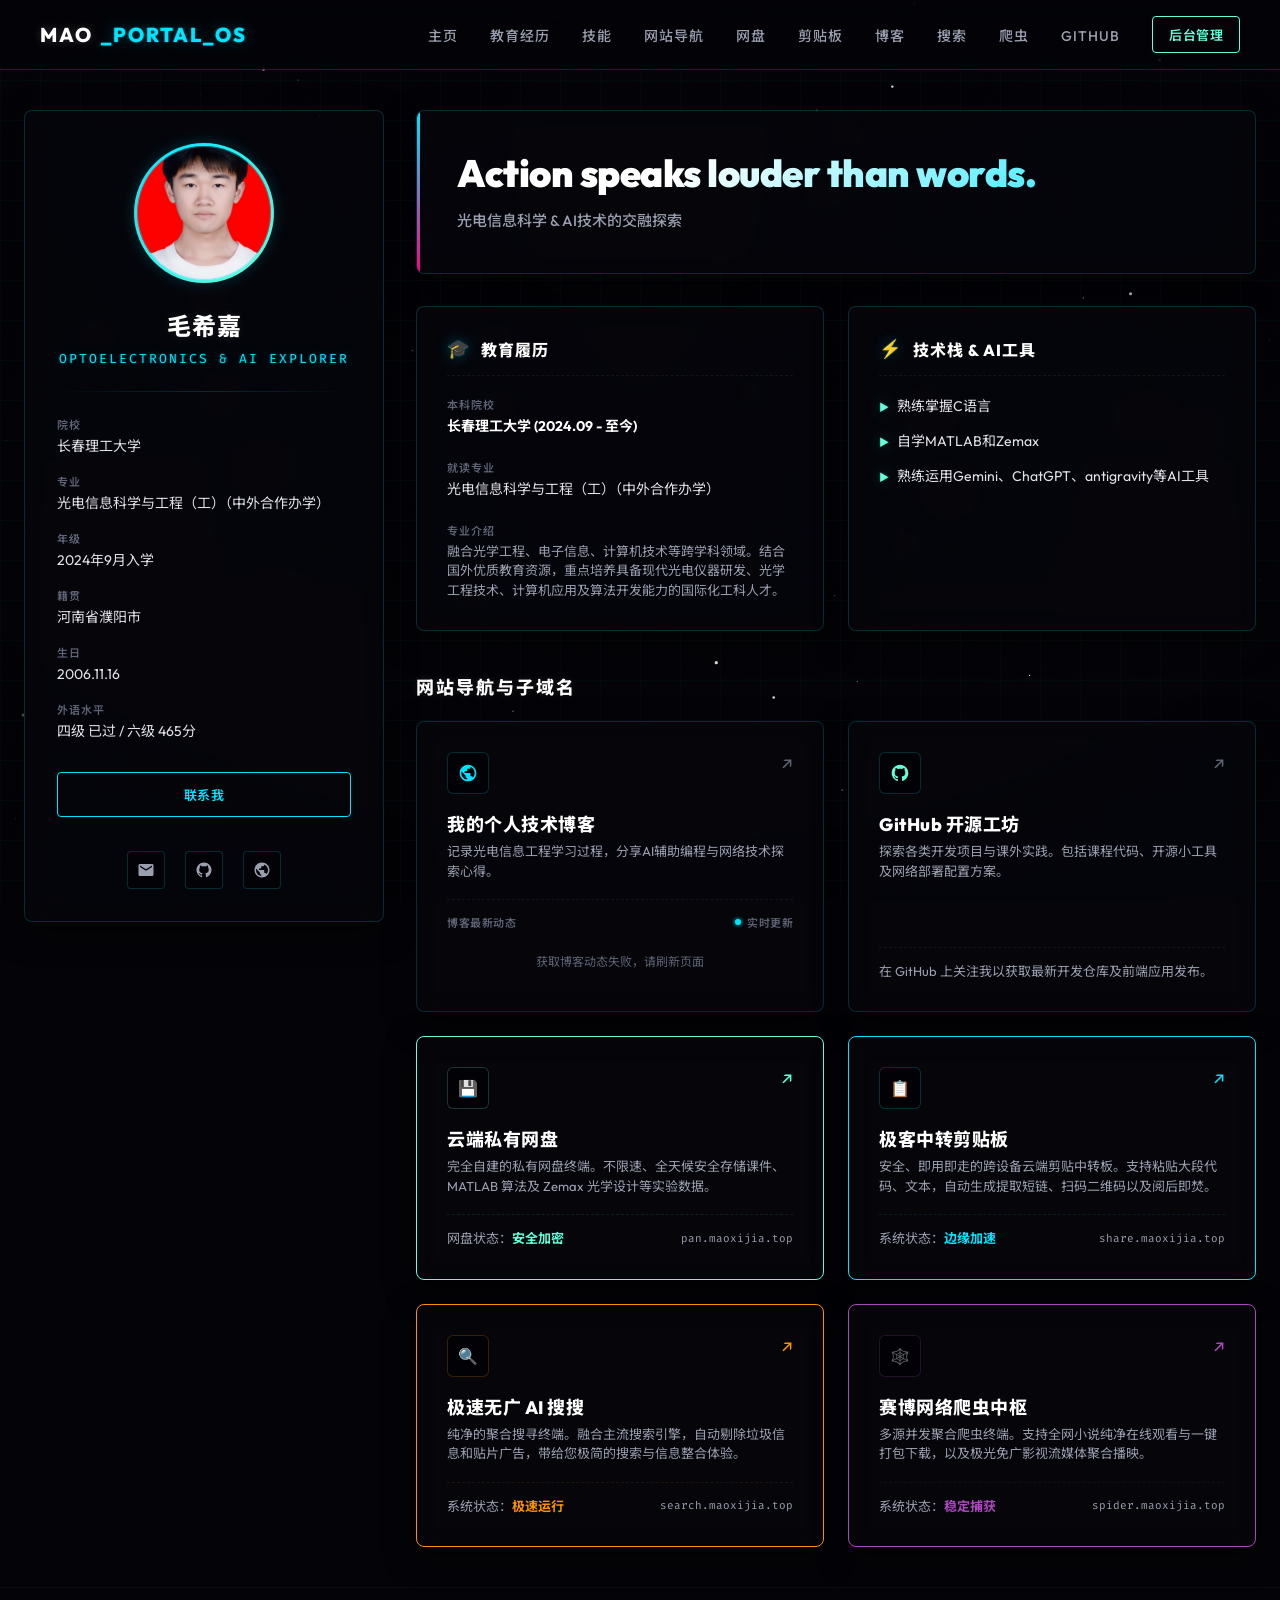
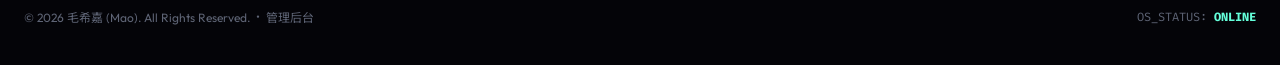
==== commit 9a6cd8b0: "feat: add search and spider links" ====
--- a/index.html
+++ b/index.html
@@ -38,6 +38,8 @@
             <li class="nav-item"><a id="nav-pan-link" href="https://pan.maoxijia.top" target="_blank">网盘</a></li>
             <li class="nav-item"><a id="nav-share-link" href="https://share.maoxijia.top" target="_blank">剪贴板</a></li>
             <li class="nav-item"><a id="nav-blog-link" href="https://blog.maoxijia.top" target="_blank">博客</a></li>
+            <li class="nav-item"><a id="nav-search-link" href="https://search.maoxijia.top" target="_blank">搜索</a></li>
+            <li class="nav-item"><a id="nav-spider-link" href="https://spider.maoxijia.top" target="_blank">爬虫</a></li>
             <li class="nav-item"><a id="nav-github-link" href="https://github.com/mm2672653902-star" target="_blank">GitHub</a></li>
             <a href="admin/index.html" class="nav-btn-admin">后台管理</a>
         </nav>
@@ -240,6 +242,44 @@
                     <div style="margin-top: 18px; border-top: 1px dashed rgba(0, 229, 255, 0.1); padding-top: 14px; font-size: 13px; color: var(--text-gray); line-height: 1.5; display: flex; justify-content: space-between; align-items: center;">
                         <span>系统状态：<b style="color: var(--neon-cyan)">边缘加速</b></span>
                         <span style="font-family: var(--font-mono); font-size: 11px;">share.maoxijia.top</span>
+                    </div>
+                </a>
+
+                <!-- AI Search Card -->
+                <a href="https://search.maoxijia.top" target="_blank" class="portal-card" id="portal-search-card" style="border-color: #ff9100;">
+                    <div>
+                        <div class="card-top">
+                            <div class="portal-icon" style="color: #ff9100; border-color: rgba(255, 145, 0, 0.2);">
+                                🔍
+                            </div>
+                            <div class="arrow-icon" style="color: #ff9100;">↗</div>
+                        </div>
+                        <h3 class="card-title">极速无广 AI 搜搜</h3>
+                        <p class="card-desc">纯净的聚合搜寻终端。融合主流搜索引擎，自动剔除垃圾信息和贴片广告，带给您极简的搜索与信息整合体验。</p>
+                    </div>
+                    
+                    <div style="margin-top: 18px; border-top: 1px dashed rgba(255, 145, 0, 0.1); padding-top: 14px; font-size: 13px; color: var(--text-gray); line-height: 1.5; display: flex; justify-content: space-between; align-items: center;">
+                        <span>系统状态：<b style="color: #ff9100">极速运行</b></span>
+                        <span style="font-family: var(--font-mono); font-size: 11px;">search.maoxijia.top</span>
+                    </div>
+                </a>
+
+                <!-- Spider Terminal Card -->
+                <a href="https://spider.maoxijia.top" target="_blank" class="portal-card" id="portal-spider-card" style="border-color: #ab47bc;">
+                    <div>
+                        <div class="card-top">
+                            <div class="portal-icon" style="color: #ab47bc; border-color: rgba(171, 71, 188, 0.2);">
+                                🕸️
+                            </div>
+                            <div class="arrow-icon" style="color: #ab47bc;">↗</div>
+                        </div>
+                        <h3 class="card-title">赛博网络爬虫中枢</h3>
+                        <p class="card-desc">多源并发聚合爬虫终端。支持全网小说纯净在线观看与一键打包下载，以及极光免广影视流媒体聚合播映。</p>
+                    </div>
+                    
+                    <div style="margin-top: 18px; border-top: 1px dashed rgba(171, 71, 188, 0.1); padding-top: 14px; font-size: 13px; color: var(--text-gray); line-height: 1.5; display: flex; justify-content: space-between; align-items: center;">
+                        <span>系统状态：<b style="color: #ab47bc">稳定捕获</b></span>
+                        <span style="font-family: var(--font-mono); font-size: 11px;">spider.maoxijia.top</span>
                     </div>
                 </a>
             </section>
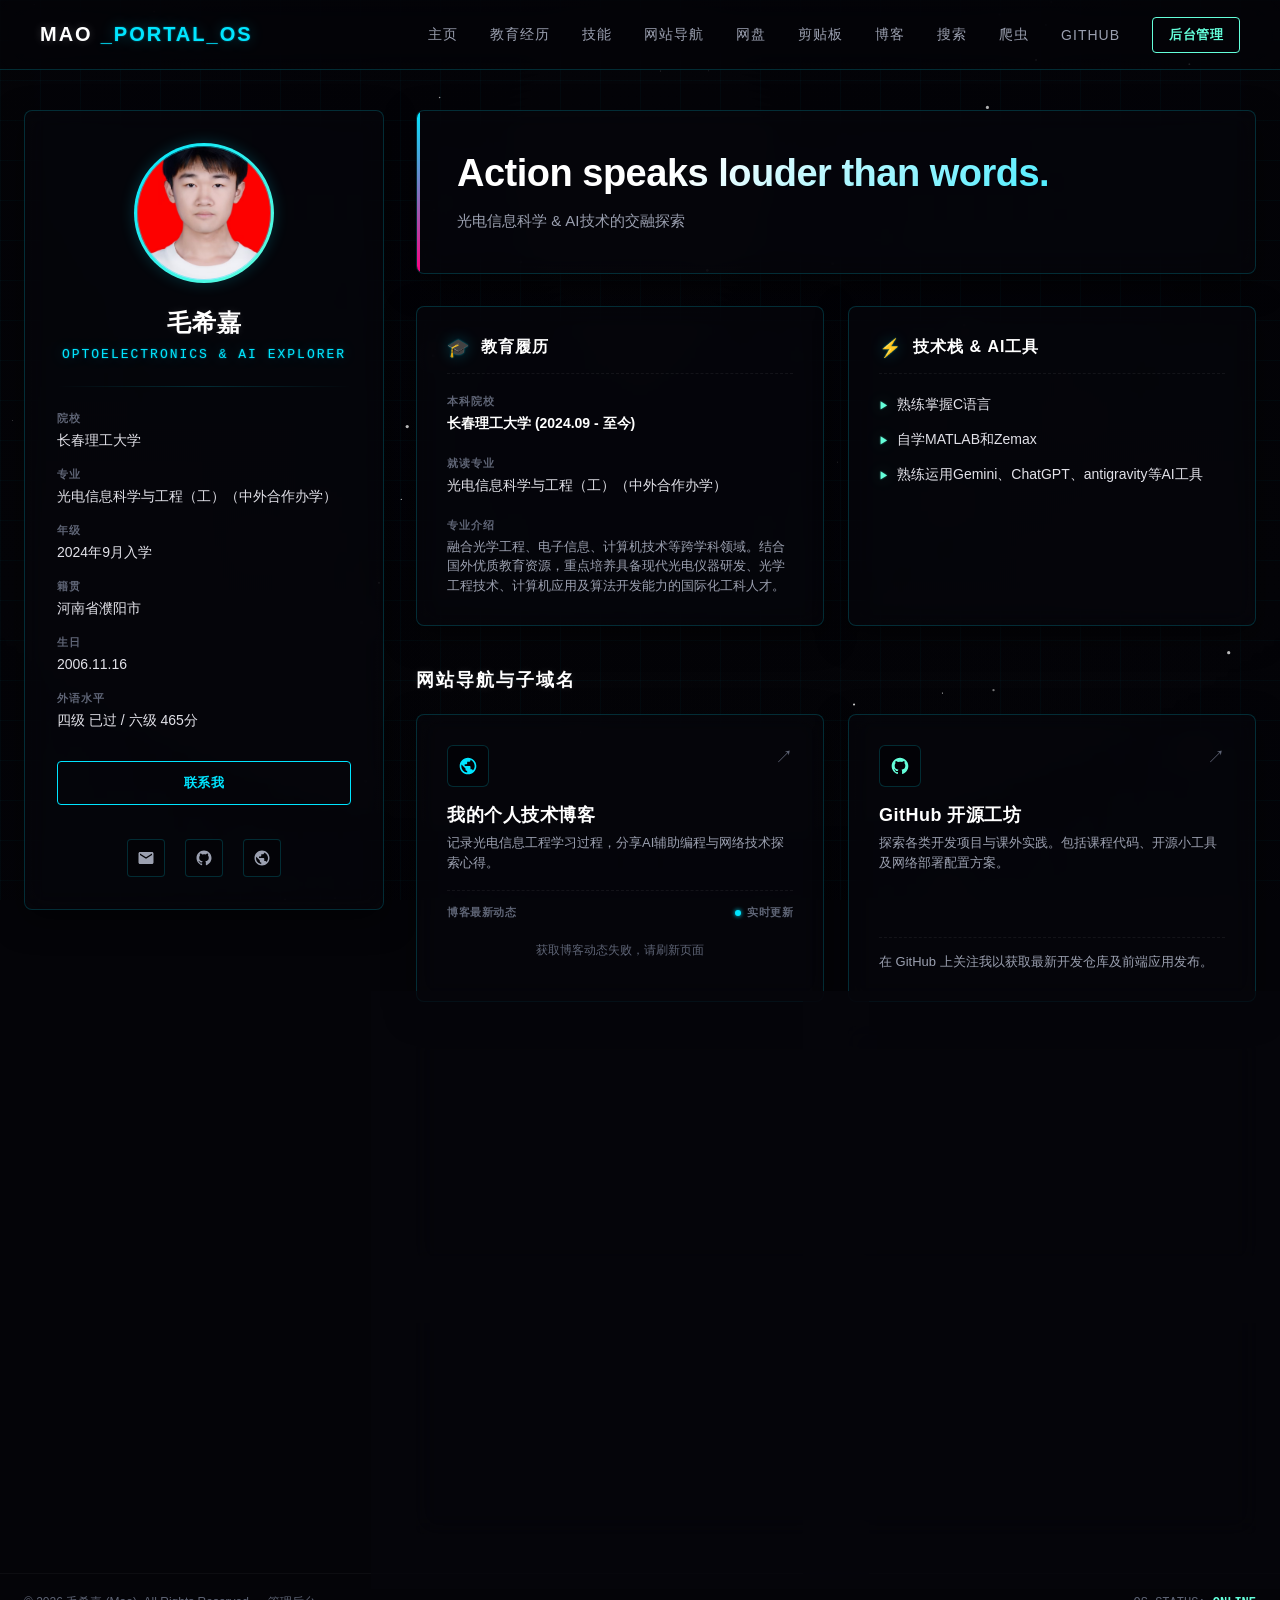
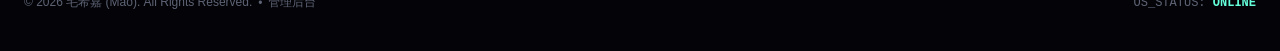
==== commit 7a327e14: "perf: replace Google Fonts CDN with domestic multi-line USTC mirror" ====
--- a/index.html
+++ b/index.html
@@ -6,9 +6,9 @@
     <title>毛希嘉 - 个人简历 & 导航空间</title>
     <meta name="description" content="毛希嘉的个人简历与子域名导航页。长春理工大学光电信息科学与工程专业，熟练掌握C语言，自学MATLAB与Zemax，致力于光电与人工智能的跨界应用。">
     <!-- Google Fonts Outfit & Noto Sans SC -->
-    <link rel="preconnect" href="https://fonts.googleapis.com">
+    <link rel="preconnect" href="https://fonts.mirrors.ustc.edu.cn">
     <link rel="preconnect" href="https://fonts.gstatic.com" crossorigin>
-    <link href="https://fonts.googleapis.com/css2?family=Outfit:wght@300;400;600;800;900&family=Noto+Sans+SC:wght@300;400;700;900&family=Fira+Code:wght@400;500&display=swap" rel="stylesheet">
+    <link href="https://fonts.mirrors.ustc.edu.cn/css2?family=Outfit:wght@300;400;600;800;900&family=Noto+Sans+SC:wght@300;400;700;900&family=Fira+Code:wght@400;500&display=swap" rel="stylesheet">
     <!-- Main Style Sheet -->
     <link rel="stylesheet" href="css/style.css">
 </head>
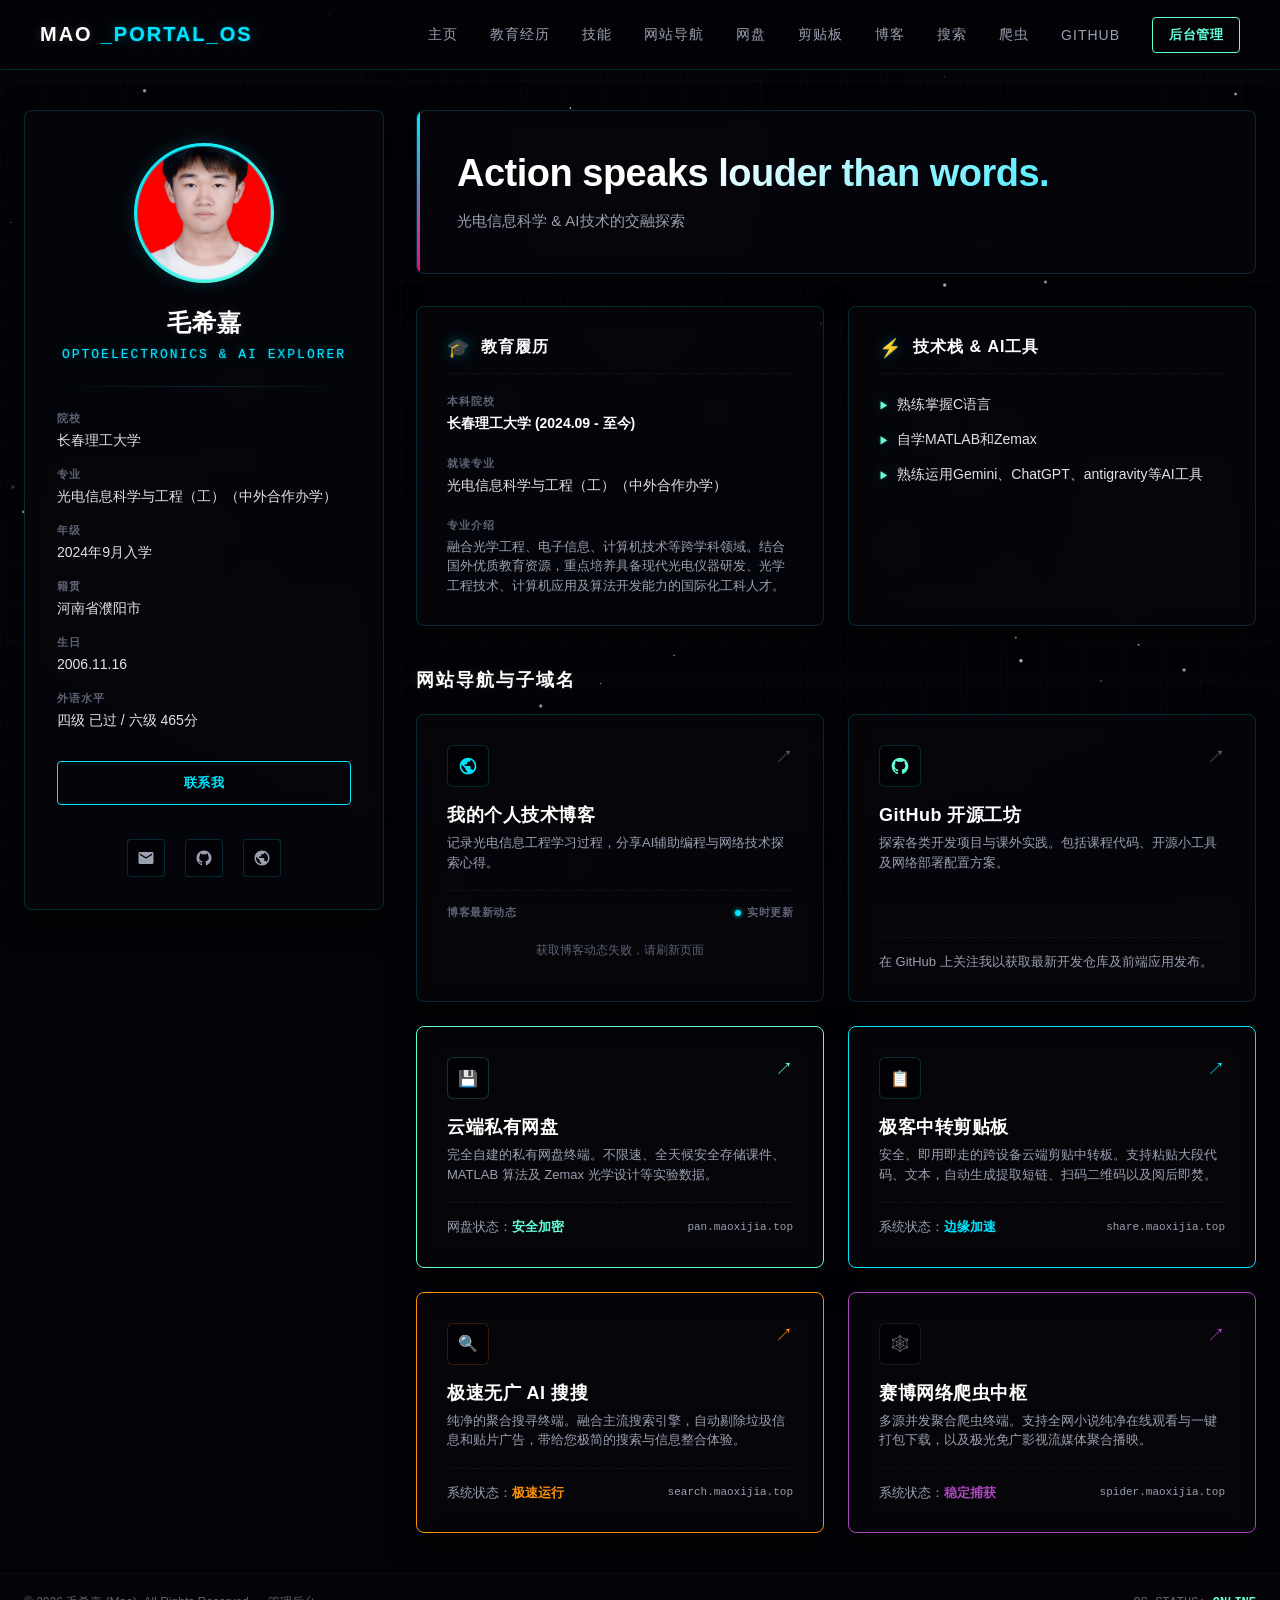
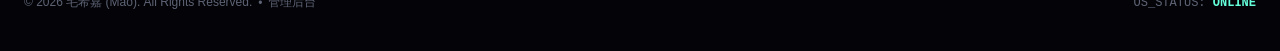
==== commit 301b98bb: "block-search-engines" ====
--- a/index.html
+++ b/index.html
@@ -2,6 +2,7 @@
 <html lang="zh-CN">
 <head>
     <meta charset="UTF-8">
+    <meta name="robots" content="noindex, nofollow">
     <meta name="viewport" content="width=device-width, initial-scale=1.0">
     <title>毛希嘉 - 个人简历 & 导航空间</title>
     <meta name="description" content="毛希嘉的个人简历与子域名导航页。长春理工大学光电信息科学与工程专业，熟练掌握C语言，自学MATLAB与Zemax，致力于光电与人工智能的跨界应用。">
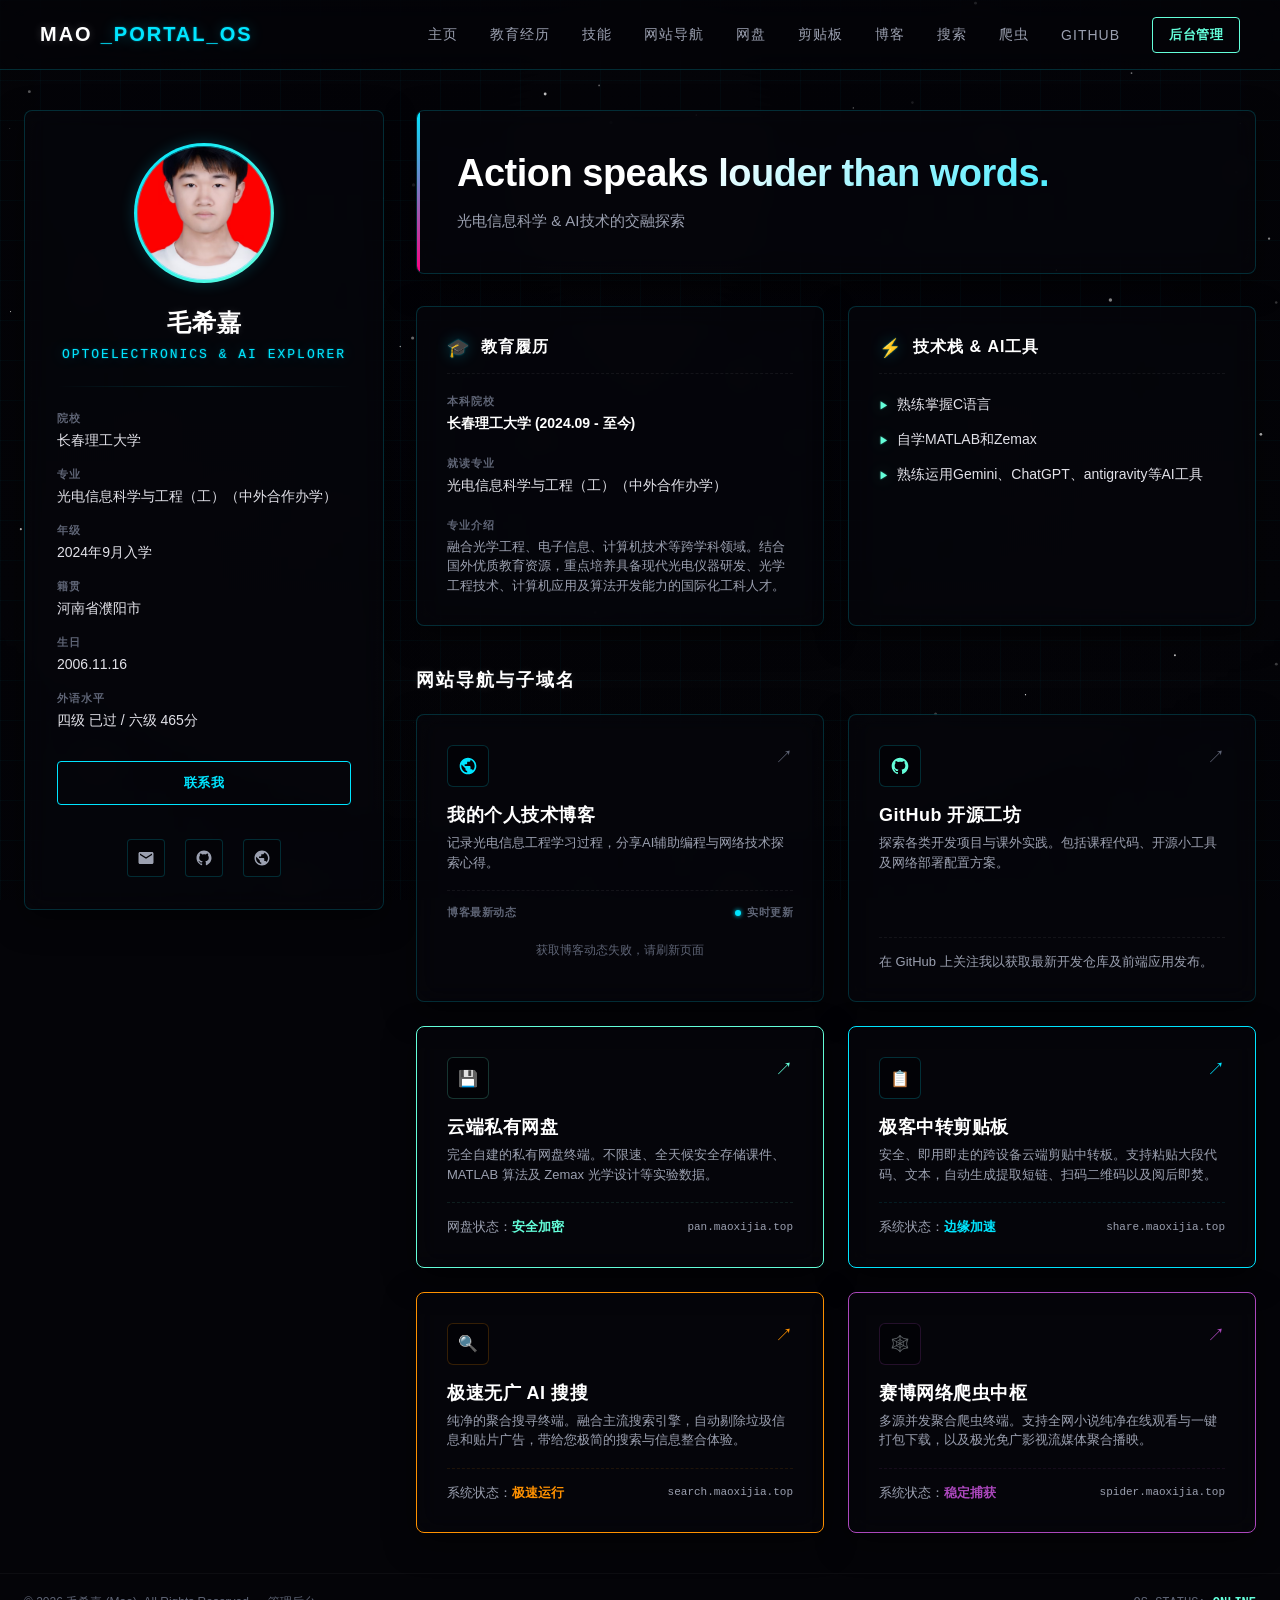
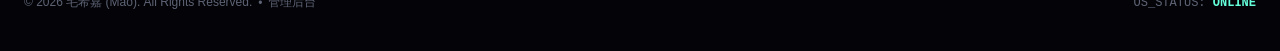
==== commit c0b98501: "add-bing-verification" ====
--- a/index.html
+++ b/index.html
@@ -3,6 +3,7 @@
 <head>
     <meta charset="UTF-8">
     <meta name="robots" content="noindex, nofollow">
+    <meta name="msvalidate.01" content="F19B128A2ADF19B82F40B45040D1CAB5" />
     <meta name="viewport" content="width=device-width, initial-scale=1.0">
     <title>毛希嘉 - 个人简历 & 导航空间</title>
     <meta name="description" content="毛希嘉的个人简历与子域名导航页。长春理工大学光电信息科学与工程专业，熟练掌握C语言，自学MATLAB与Zemax，致力于光电与人工智能的跨界应用。">
